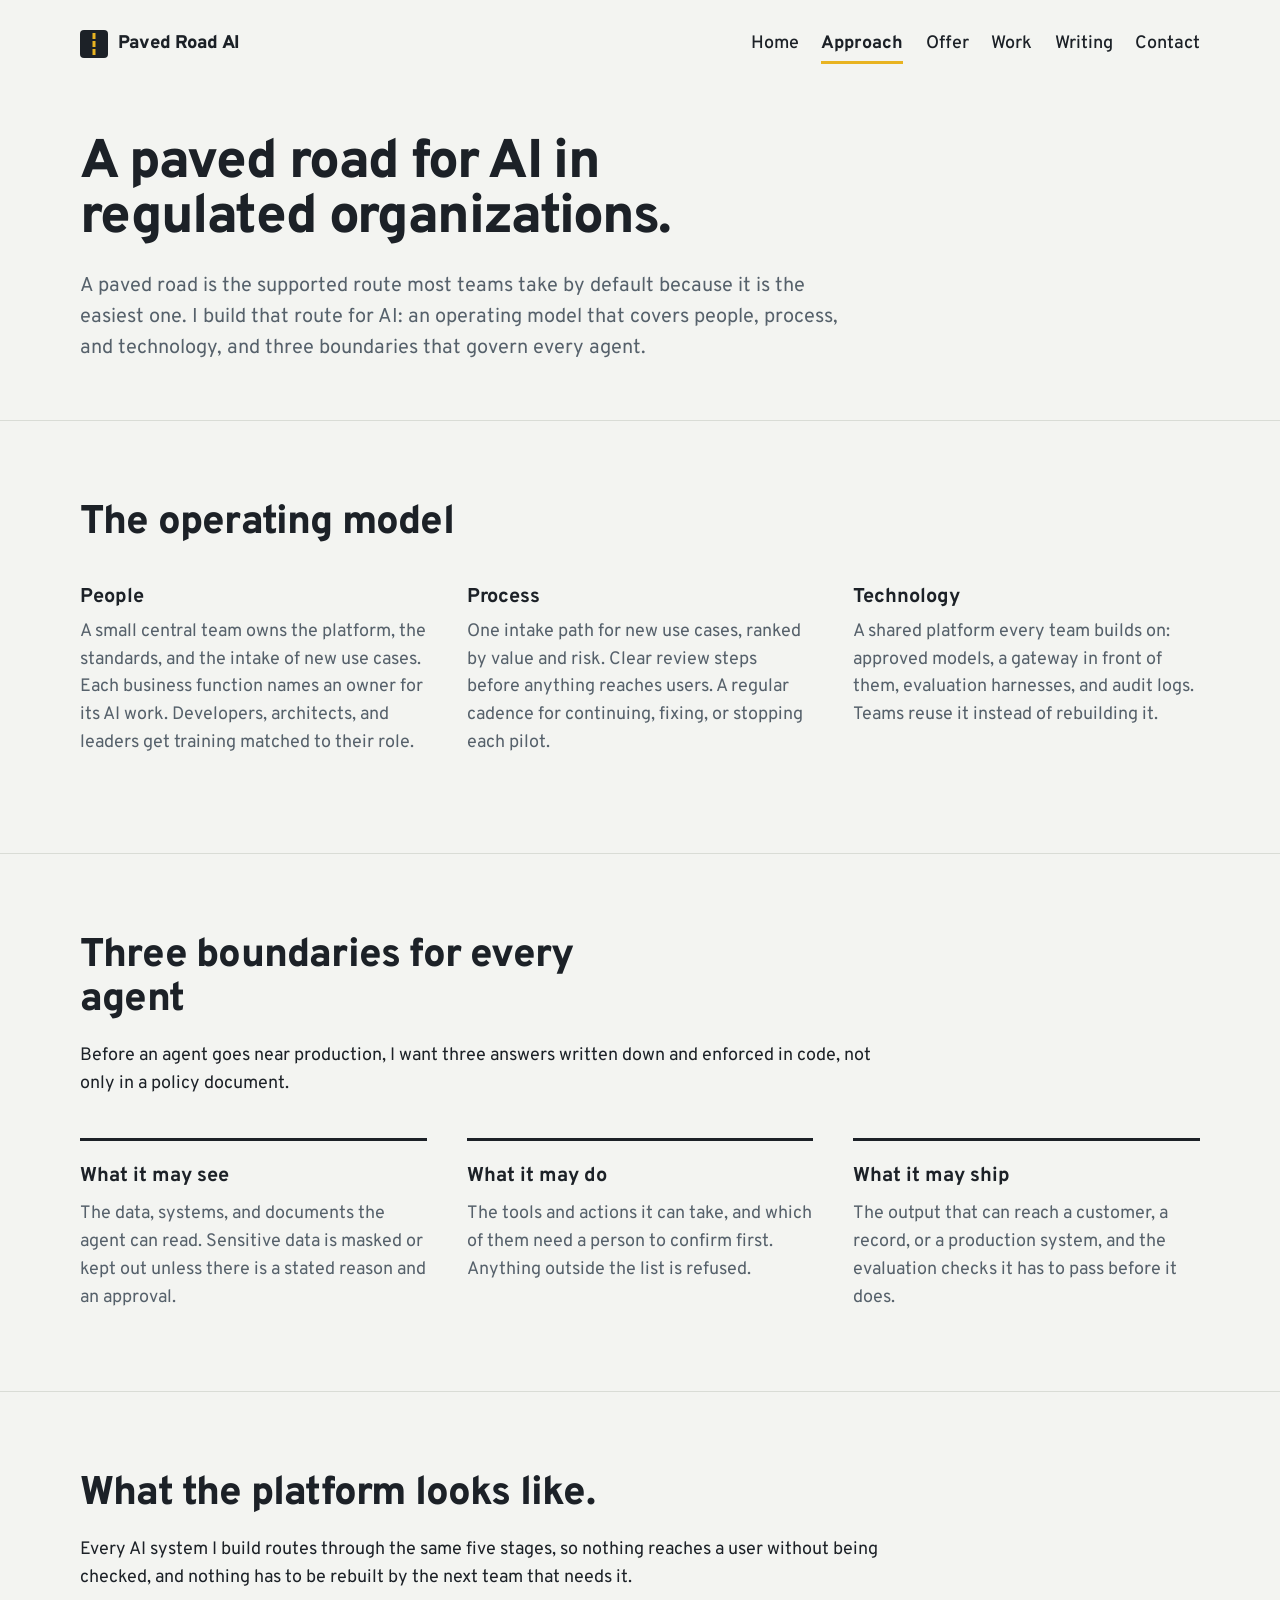
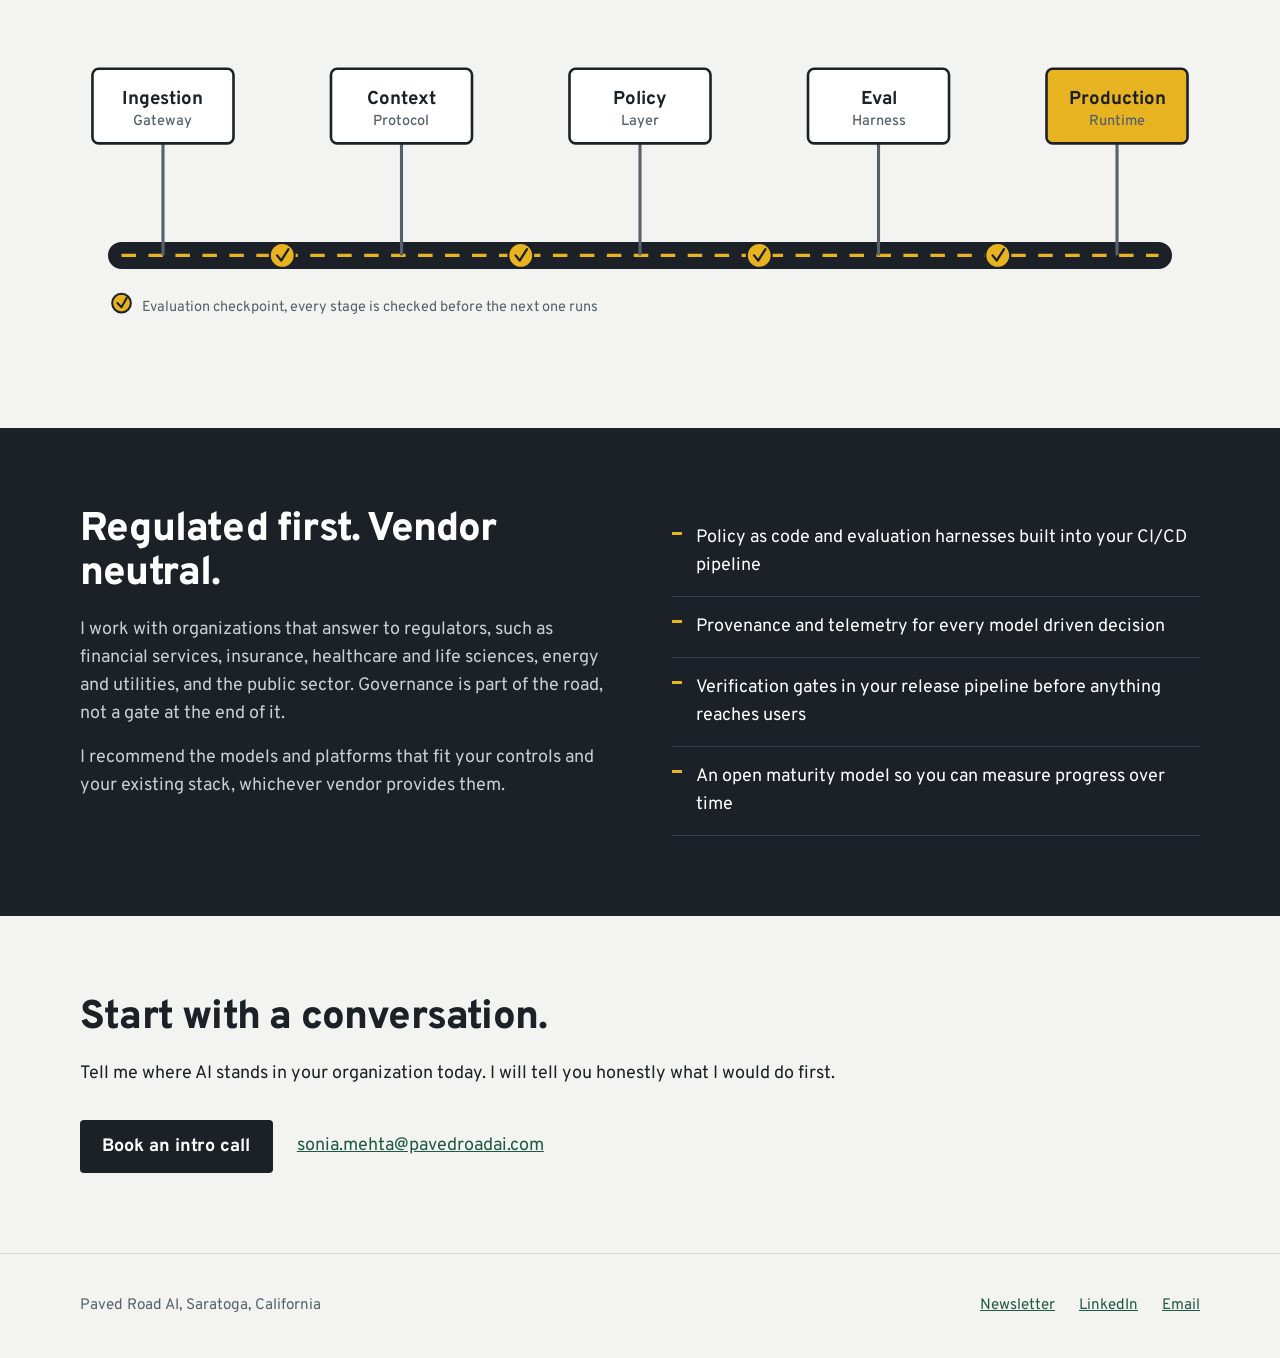
==== approach/index.html @ 8fec533e "Add Approach, Offer, Work, Writing, Contact and 404 pages with shared navigation First person copy. " ====
<!DOCTYPE html>
<html lang="en">
<head>
<meta charset="utf-8">
<meta name="viewport" content="width=device-width, initial-scale=1, viewport-fit=cover">
<title>Approach | Paved Road AI</title>
<meta name="description" content="The operating model I use to stand up AI in regulated organizations, and the three boundaries for every agent: what it may see, do, and ship.">
<link rel="preconnect" href="https://fonts.googleapis.com">
<link rel="preconnect" href="https://fonts.gstatic.com" crossorigin>
<link href="https://fonts.googleapis.com/css2?family=Overpass:wght@400;500;700;800&display=swap" rel="stylesheet">
<link rel="stylesheet" href="/assets/site.css">
<link rel="icon" href="/assets/favicon.svg" type="image/svg+xml">
</head>
<body>
<a class="skip" href="#main">Skip to content</a>

<header class="wrap top">
  <a class="mark" href="/">
    <svg viewBox="0 0 28 28" aria-hidden="true"><rect width="28" height="28" rx="4" fill="#1C2127"/><rect x="12.5" y="3" width="3" height="6" fill="#E8B321"/><rect x="12.5" y="11" width="3" height="6" fill="#E8B321"/><rect x="12.5" y="19" width="3" height="6" fill="#E8B321"/></svg>
    Paved Road AI
  </a>
  <nav aria-label="Primary">
    <ul class="nav">
      <li><a href="/">Home</a></li>
      <li><a href="/approach/" aria-current="page">Approach</a></li>
      <li><a href="/offer/">Offer</a></li>
      <li><a href="/work/">Work</a></li>
      <li><a href="/writing/">Writing</a></li>
      <li><a href="/contact/">Contact</a></li>
    </ul>
  </nav>
</header>

<main id="main">
<div class="wrap page-head">
    <h1>A paved road for AI in regulated organizations.</h1>
    <p class="intro">A paved road is the supported route most teams take by default because it is the easiest one. I build that route for AI: an operating model that covers people, process, and technology, and three boundaries that govern every agent.</p>
  </div>

  <section id="operating-model">
    <div class="wrap">
      <h2>The operating model</h2>
      <div class="problem-grid">
        <div>
          <h3>People</h3>
          <p>A small central team owns the platform, the standards, and the intake of new use cases. Each business function names an owner for its AI work. Developers, architects, and leaders get training matched to their role.</p>
        </div>
        <div>
          <h3>Process</h3>
          <p>One intake path for new use cases, ranked by value and risk. Clear review steps before anything reaches users. A regular cadence for continuing, fixing, or stopping each pilot.</p>
        </div>
        <div>
          <h3>Technology</h3>
          <p>A shared platform every team builds on: approved models, a gateway in front of them, evaluation harnesses, and audit logs. Teams reuse it instead of rebuilding it.</p>
        </div>
      </div>
    </div>
  </section>

  <section id="boundaries">
    <div class="wrap">
      <h2>Three boundaries for every agent</h2>
      <p>Before an agent goes near production, I want three answers written down and enforced in code, not only in a policy document.</p>
      <dl class="boundaries">
        <div>
          <dt>What it may see</dt>
          <dd>The data, systems, and documents the agent can read. Sensitive data is masked or kept out unless there is a stated reason and an approval.</dd>
        </div>
        <div>
          <dt>What it may do</dt>
          <dd>The tools and actions it can take, and which of them need a person to confirm first. Anything outside the list is refused.</dd>
        </div>
        <div>
          <dt>What it may ship</dt>
          <dd>The output that can reach a customer, a record, or a production system, and the evaluation checks it has to pass before it does.</dd>
        </div>
      </dl>
    </div>
  </section>

  <section id="architecture">
    <div class="wrap">
      <h2>What the platform looks like.</h2>
      <p>Every AI system I build routes through the same five stages, so nothing reaches a user without being checked, and nothing has to be rebuilt by the next team that needs it.</p>
      <svg class="pipeline" viewBox="0 0 1080 280" role="img" aria-label="A road with five stops: Ingestion Gateway, Context Protocol, Policy Layer, Eval Harness, and Production Runtime, with evaluation checkpoints running along the road between each stop.">
        <path class="road-bed2" d="M40 200 H1040"/>
        <path class="road-line2" d="M40 200 H1040"/>
        <g class="checkpoints">
          <g transform="translate(195,200)"><circle r="12"/><path d="M-5 0 L-1 5 L6 -6" /></g>
          <g transform="translate(425,200)"><circle r="12"/><path d="M-5 0 L-1 5 L6 -6" /></g>
          <g transform="translate(655,200)"><circle r="12"/><path d="M-5 0 L-1 5 L6 -6" /></g>
          <g transform="translate(885,200)"><circle r="12"/><path d="M-5 0 L-1 5 L6 -6" /></g>
        </g>
        <g class="signs">
          <g transform="translate(80,0)">
            <line class="post" x1="0" y1="90" x2="0" y2="200"/>
            <rect x="-68" y="20" width="136" height="72" rx="6"/>
            <text y="54">Ingestion</text>
            <text y="74" class="sub">Gateway</text>
          </g>
          <g transform="translate(310,0)">
            <line class="post" x1="0" y1="90" x2="0" y2="200"/>
            <rect x="-68" y="20" width="136" height="72" rx="6"/>
            <text y="54">Context</text>
            <text y="74" class="sub">Protocol</text>
          </g>
          <g transform="translate(540,0)">
            <line class="post" x1="0" y1="90" x2="0" y2="200"/>
            <rect x="-68" y="20" width="136" height="72" rx="6"/>
            <text y="54">Policy</text>
            <text y="74" class="sub">Layer</text>
          </g>
          <g transform="translate(770,0)">
            <line class="post" x1="0" y1="90" x2="0" y2="200"/>
            <rect x="-68" y="20" width="136" height="72" rx="6"/>
            <text y="54">Eval</text>
            <text y="74" class="sub">Harness</text>
          </g>
          <g transform="translate(1000,0)" class="sign-final">
            <line class="post" x1="0" y1="90" x2="0" y2="200"/>
            <rect x="-68" y="20" width="136" height="72" rx="6"/>
            <text y="54">Production</text>
            <text y="74" class="sub">Runtime</text>
          </g>
        </g>
        <g class="legend" transform="translate(40,250)">
          <circle r="9" cy="-4"/>
          <path d="M-4 -4 L0 0 L5 -9" transform="translate(0,0)"/>
          <text x="20" y="0">Evaluation checkpoint, every stage is checked before the next one runs</text>
        </g>
      </svg>
    </div>
  </section>

  <section class="assurance">
    <div class="wrap cols">
      <div>
        <h2>Regulated first. Vendor neutral.</h2>
        <p>I work with organizations that answer to regulators, such as financial services, insurance, healthcare and life sciences, energy and utilities, and the public sector. Governance is part of the road, not a gate at the end of it.</p>
        <p>I recommend the models and platforms that fit your controls and your existing stack, whichever vendor provides them.</p>
      </div>
      <ul>
        <li>Policy as code and evaluation harnesses built into your CI/CD pipeline</li>
        <li>Provenance and telemetry for every model driven decision</li>
        <li>Verification gates in your release pipeline before anything reaches users</li>
        <li>An open maturity model so you can measure progress over time</li>
      </ul>
    </div>
  </section>

  <section class="closing">
    <div class="wrap">
      <h2>Start with a conversation.</h2>
      <p>Tell me where AI stands in your organization today. I will tell you honestly what I would do first.</p>
      <div class="actions">
        <a class="btn" href="https://calendly.com/mehta-sonia">Book an intro call</a>
        <a href="mailto:sonia.mehta@pavedroadai.com">sonia.mehta@pavedroadai.com</a>
      </div>
    </div>
  </section>
</main>

<footer>
  <div class="wrap">
    <span>Paved Road AI, Saratoga, California</span>
    <nav class="foot-links" aria-label="Elsewhere">
      <a href="https://pavedroadai.substack.com">Newsletter</a>
      <a href="https://www.linkedin.com/in/sonia-mehta/">LinkedIn</a>
      <a href="mailto:sonia.mehta@pavedroadai.com">Email</a>
    </nav>
  </div>
</footer>
</body>
</html>
---- assets/site.css ----
:root {
  --asphalt: #1C2127;
  --concrete: #F3F4F1;
  --curb: #D9DCD6;
  --lane: #E8B321;
  --slate: #56616B;
  --sign: #1F5A45;
  --measure: 68ch;
  box-sizing: border-box;
  padding-top: env(safe-area-inset-top, 0px);
  padding-bottom: env(safe-area-inset-bottom, 0px);
}
*, *::before, *::after { box-sizing: inherit; }
html { scroll-padding-top: env(safe-area-inset-top, 0px); scroll-behavior: smooth; }
body {
  margin: 0;
  background: var(--concrete);
  color: var(--asphalt);
  font-family: "Overpass", "Helvetica Neue", Arial, sans-serif;
  font-size: 1.125rem;
  line-height: 1.55;
  -webkit-font-smoothing: antialiased;
}
a { color: var(--sign); }
a:focus-visible, .btn:focus-visible { outline: 3px solid var(--lane); outline-offset: 3px; }
img, svg { max-width: 100%; }

.wrap { width: min(1120px, 100% - 2.5rem); margin-inline: auto; }

/* Header */
.top { display: flex; align-items: center; justify-content: space-between; padding-block: 1.5rem; }
.mark { display: flex; align-items: center; gap: .6rem; font-weight: 800; font-size: 1.15rem; text-decoration: none; color: var(--asphalt); letter-spacing: -.01em; }
.mark svg { width: 28px; height: 28px; }

.btn {
  display: inline-block;
  background: var(--asphalt);
  color: #fff;
  font-weight: 700;
  text-decoration: none;
  padding: .85rem 1.4rem .75rem;
  border-radius: 4px;
  transition: background .15s ease;
}
.btn:hover { background: var(--sign); }
.btn.small { padding: .6rem 1rem .5rem; font-size: 1rem; }

/* Hero */
.hero { display: grid; grid-template-columns: 1.05fr 1fr; gap: 3rem; align-items: center; padding-block: 3.5rem 5rem; }
h1 {
  font-size: clamp(2.4rem, 5.2vw, 4.1rem);
  line-height: 1.02;
  letter-spacing: -.03em;
  font-weight: 800;
  margin: 0 0 1.5rem;
}
.lede { font-size: 1.3rem; color: var(--slate); max-width: 34ch; margin: 0 0 2rem; }
.hero-note { margin-top: 1rem; font-size: .95rem; color: var(--slate); }

.road-map { width: 100%; height: auto; display: block; }
.road-map .bed { fill: none; stroke: var(--asphalt); stroke-width: 30; stroke-linecap: butt; }
.road-map .line { fill: none; stroke: var(--lane); stroke-width: 3; stroke-dasharray: 14 12; }
.road-map text { font-family: "Overpass", sans-serif; fill: var(--asphalt); font-size: 17px; font-weight: 700; }
.road-map .hub { font-size: 15px; font-weight: 700; fill: var(--slate); }
@media (prefers-reduced-motion: no-preference) {
  .road-map .line { animation: flow 2.8s cubic-bezier(.2,.7,.3,1) 1 both; }
  @keyframes flow { from { stroke-dashoffset: 260; } to { stroke-dashoffset: 0; } }
}

/* Sections */
section { padding-block: 5rem; }
section + section { border-top: 1px solid var(--curb); }
h2 { font-size: clamp(1.8rem, 3.2vw, 2.5rem); line-height: 1.1; letter-spacing: -.02em; font-weight: 800; margin: 0 0 1.25rem; max-width: 22ch; }
h3 { font-size: 1.25rem; line-height: 1.25; margin: 0 0 .5rem; font-weight: 700; }
p { margin: 0 0 1rem; max-width: var(--measure); }

.problem-grid { display: grid; grid-template-columns: repeat(3, 1fr); gap: 2.5rem; margin-top: 2.5rem; }
.problem-grid p { color: var(--slate); }

/* The route: a real sequence, so it is numbered */
.route { list-style: none; margin: 3rem 0 0; padding: 0; position: relative; }
.route::before {
  content: "";
  position: absolute; left: 22px; top: 8px; bottom: 8px; width: 44px;
  background: var(--asphalt);
  border-radius: 2px;
}
.route::after {
  content: "";
  position: absolute; left: 43px; top: 20px; bottom: 20px; width: 3px;
  background: repeating-linear-gradient(to bottom, var(--lane) 0 14px, transparent 14px 26px);
}
.route li { position: relative; padding: 0 0 3rem 7rem; }
.route li:last-child { padding-bottom: 0; }
.route .stop {
  position: absolute; left: 0; top: -.2rem;
  width: 88px; height: 44px;
  display: grid; place-items: center;
  background: var(--lane); color: var(--asphalt);
  font-weight: 800; font-size: 1rem; border-radius: 3px;
  z-index: 1;
}
.route .days { color: var(--slate); font-weight: 500; font-size: 1rem; margin-bottom: .35rem; }

.services { display: grid; grid-template-columns: 1fr 1fr; gap: 0 4rem; margin-top: 2.5rem; }
.services div { padding: 1.75rem 0; border-top: 3px solid var(--asphalt); }
.services p { color: var(--slate); }

.pipeline { width: 100%; height: auto; margin-top: 2.5rem; }
.road-bed2 { fill: none; stroke: var(--asphalt); stroke-width: 26; stroke-linecap: round; }
.road-line2 { fill: none; stroke: var(--lane); stroke-width: 3; stroke-dasharray: 14 12; }
.signs .post { stroke: var(--slate); stroke-width: 3; }
.signs rect { fill: #fff; stroke: var(--asphalt); stroke-width: 2.5; }
.signs text { font-family: "Overpass", sans-serif; font-weight: 700; font-size: 18px; fill: var(--asphalt); text-anchor: middle; }
.signs text.sub { font-weight: 500; font-size: 14px; fill: var(--slate); }
.sign-final rect { fill: var(--lane); }
.checkpoints circle { fill: var(--lane); stroke: var(--asphalt); stroke-width: 2; }
.checkpoints path { fill: none; stroke: var(--asphalt); stroke-width: 2.2; stroke-linecap: round; stroke-linejoin: round; }
.legend circle { fill: var(--lane); stroke: var(--asphalt); stroke-width: 2; }
.legend path { fill: none; stroke: var(--asphalt); stroke-width: 2; stroke-linecap: round; stroke-linejoin: round; }
.legend text { font-family: "Overpass", sans-serif; font-size: 14px; fill: var(--slate); dominant-baseline: middle; }

.assurance { background: var(--asphalt); color: #fff; border-top: none !important; }
.assurance h2 { color: #fff; }
.assurance p { color: #C9CED3; }
.assurance .cols { display: grid; grid-template-columns: 1fr 1fr; gap: 4rem; align-items: start; }
.assurance ul { margin: 0; padding: 0; list-style: none; }
.assurance li { padding: 1rem 0 1rem 1.5rem; border-bottom: 1px solid #36404A; position: relative; }
.assurance li::before { content: ""; position: absolute; left: 0; top: 1.45rem; width: 10px; height: 3px; background: var(--lane); }
.assurance + section { border-top: none; }

.about { display: grid; grid-template-columns: 1fr 1.4fr; gap: 4rem; }
.about .kicker { font-size: 1.5rem; font-weight: 700; line-height: 1.3; margin: 0; }

.closing { text-align: left; }
.closing .actions { display: flex; flex-wrap: wrap; gap: 1.5rem; align-items: center; margin-top: 2rem; }

.news-cols { display: grid; grid-template-columns: 1fr 1fr; gap: 4rem; align-items: center; }
.newsletter iframe { width: 100%; height: 320px; border: 1px solid var(--curb); border-radius: 4px; background: #fff; }
.foot-links { display: flex; gap: 1.5rem; flex-wrap: wrap; }

footer { padding-block: 2.5rem; border-top: 1px solid var(--curb); color: var(--slate); font-size: .95rem; }
footer .wrap { display: flex; flex-wrap: wrap; gap: 1rem 2rem; justify-content: space-between; }

@media (max-width: 860px) {
  .hero, .assurance .cols, .about, .news-cols { grid-template-columns: 1fr; gap: 2.5rem; }
  .hero { padding-block: 2rem 3.5rem; }
  .problem-grid, .services { grid-template-columns: 1fr; gap: 0; }
  .pipeline { min-width: 820px; }
  #architecture .wrap { overflow-x: auto; }
  .problem-grid { gap: 1.5rem; }
  section { padding-block: 3.5rem; }
  .route li { padding-left: 6.5rem; }
}

.skip { position: absolute; left: 1rem; top: -3rem; background: var(--asphalt); color: #fff; padding: .6rem 1rem; border-radius: 4px; z-index: 10; }
.skip:focus { top: 1rem; }

/* Site navigation */
.top { flex-wrap: wrap; gap: 1rem 2rem; }
.nav { list-style: none; margin: 0; padding: 0; display: flex; flex-wrap: wrap; gap: .25rem 1.4rem; }
.nav a { display: inline-block; padding: .35rem 0 .2rem; color: var(--asphalt); text-decoration: none; font-weight: 500; border-bottom: 3px solid transparent; }
.nav a:hover { border-bottom-color: var(--curb); }
.nav a[aria-current="page"] { font-weight: 700; border-bottom-color: var(--lane); }

/* Inner pages */
.page-head { padding-block: 3rem 3.5rem; }
.page-head h1 { font-size: clamp(2.2rem, 4.4vw, 3.4rem); max-width: 20ch; }
.intro { font-size: 1.25rem; color: var(--slate); max-width: 60ch; margin: 0; }
.page-head + section { border-top: 1px solid var(--curb); }

.boundaries { display: grid; grid-template-columns: repeat(3, 1fr); gap: 0 2.5rem; margin: 2.5rem 0 0; }
.boundaries div { padding-top: 1.25rem; border-top: 3px solid var(--asphalt); }
.boundaries dt { font-size: 1.25rem; font-weight: 700; margin-bottom: .5rem; }
.boundaries dd { margin: 0; color: var(--slate); }

.project .meta { color: var(--slate); font-size: 1rem; }
.contact-list { list-style: none; margin: 0; padding: 0; }
.contact-list li { padding: .6rem 0; border-bottom: 1px solid var(--curb); max-width: var(--measure); }

.placeholder { background: #FFF4CC; border: 2px dashed var(--asphalt); padding: 1rem 1.25rem; max-width: var(--measure); }
ul.placeholder { padding-left: 2.5rem; }

@media (max-width: 860px) {
  .boundaries { grid-template-columns: 1fr; gap: 1.5rem; }
  .page-head { padding-block: 1.5rem 2.5rem; }
}
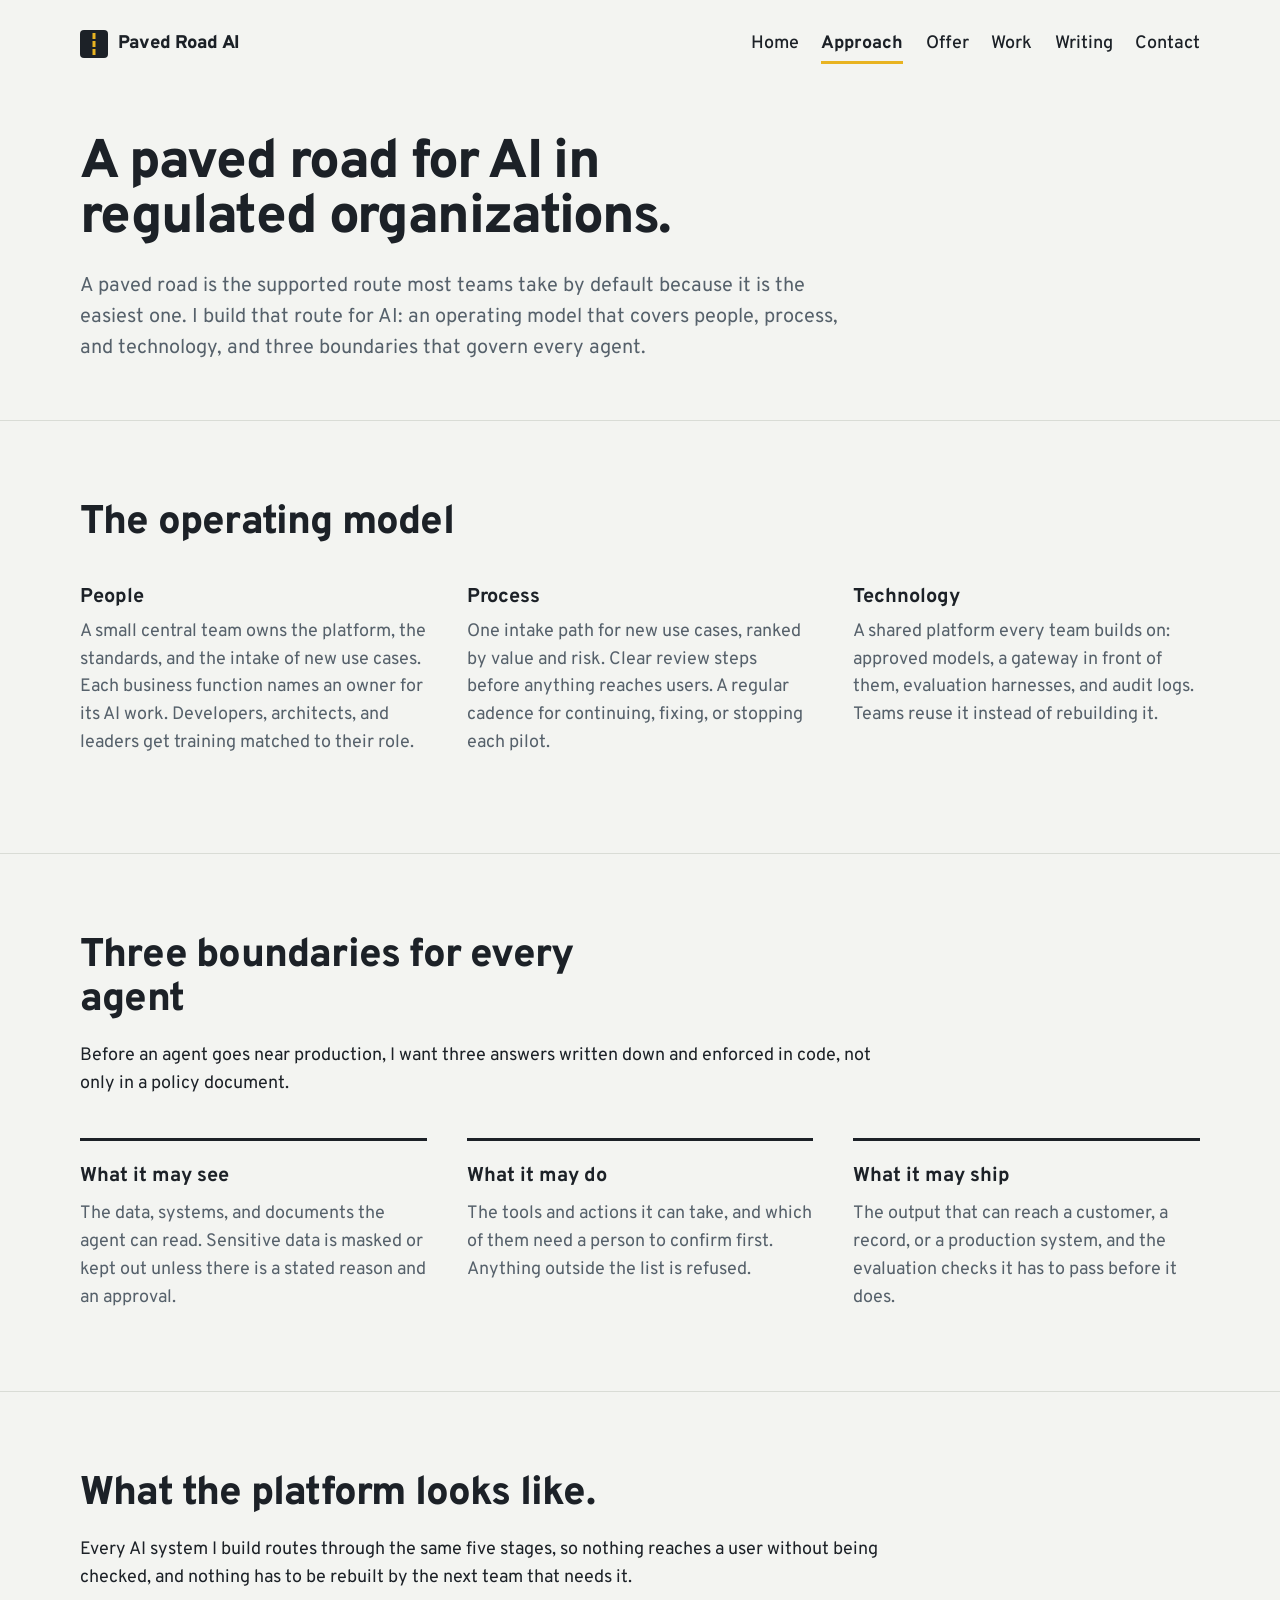
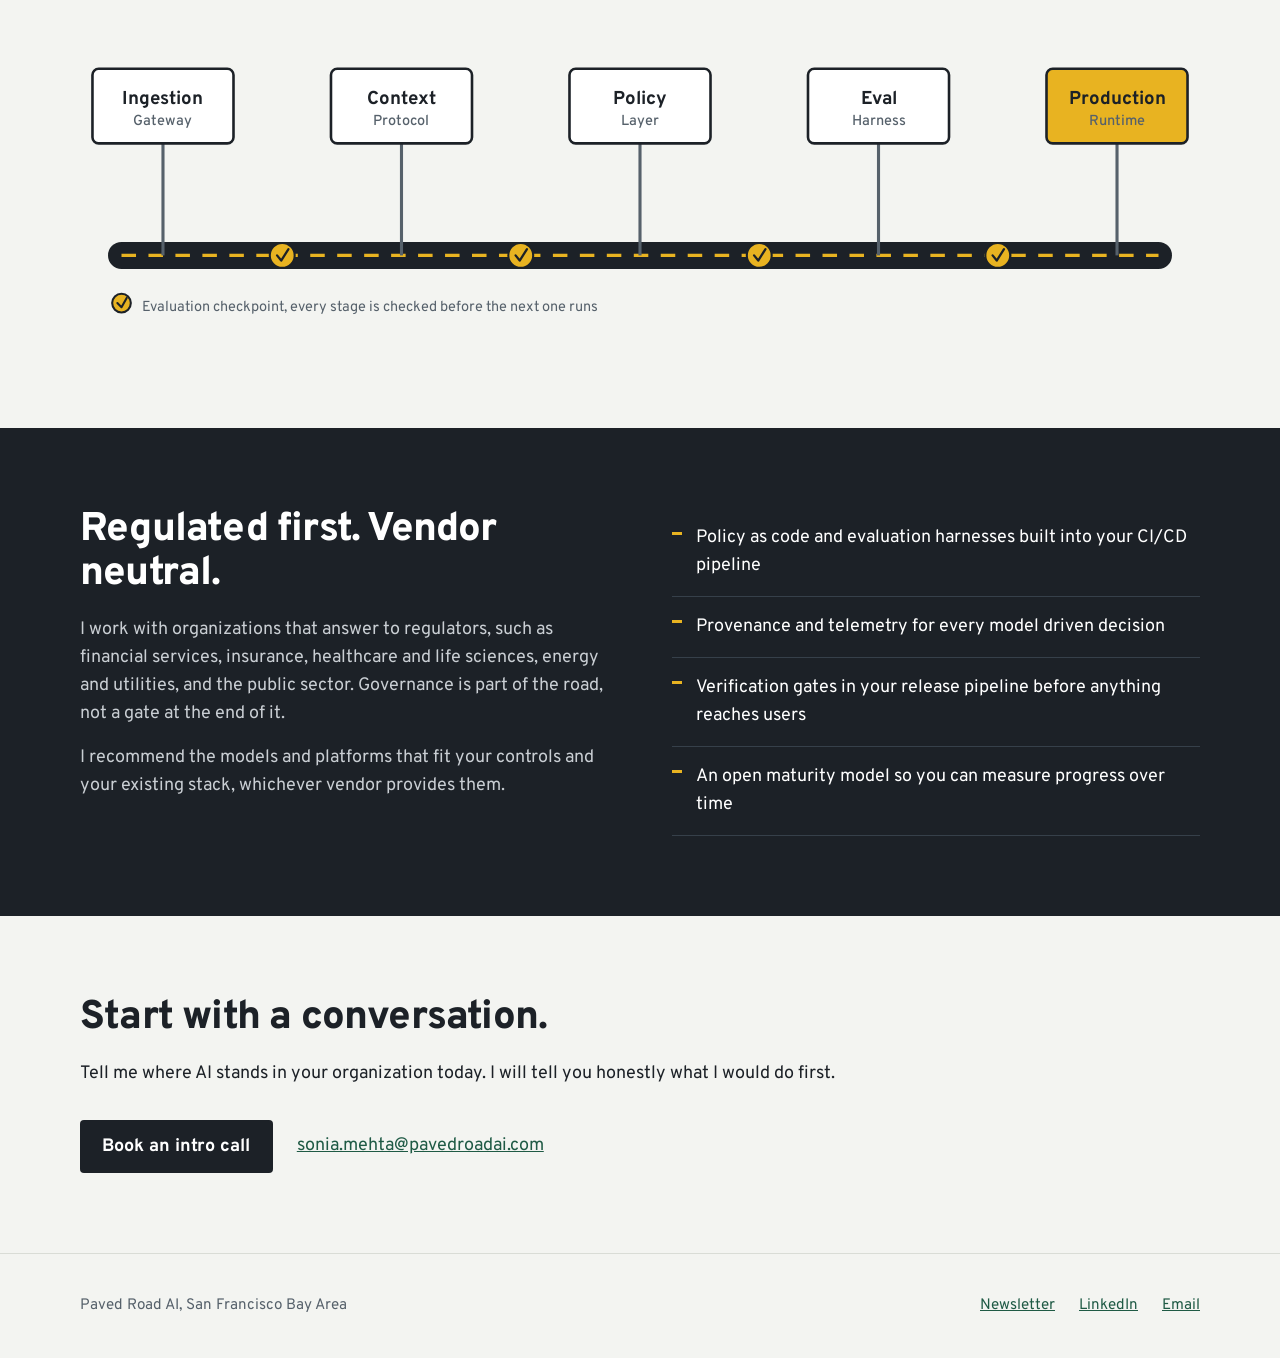
==== commit 337f534b: "Say San Francisco Bay Area instead of Saratoga in the footer Co-Authored-By: Claude Opus 5.5 <norepl" ====
--- a/approach/index.html
+++ b/approach/index.html
@@ -162,7 +162,7 @@
 
 <footer>
   <div class="wrap">
-    <span>Paved Road AI, Saratoga, California</span>
+    <span>Paved Road AI, San Francisco Bay Area</span>
     <nav class="foot-links" aria-label="Elsewhere">
       <a href="https://pavedroadai.substack.com">Newsletter</a>
       <a href="https://www.linkedin.com/in/sonia-mehta/">LinkedIn</a>
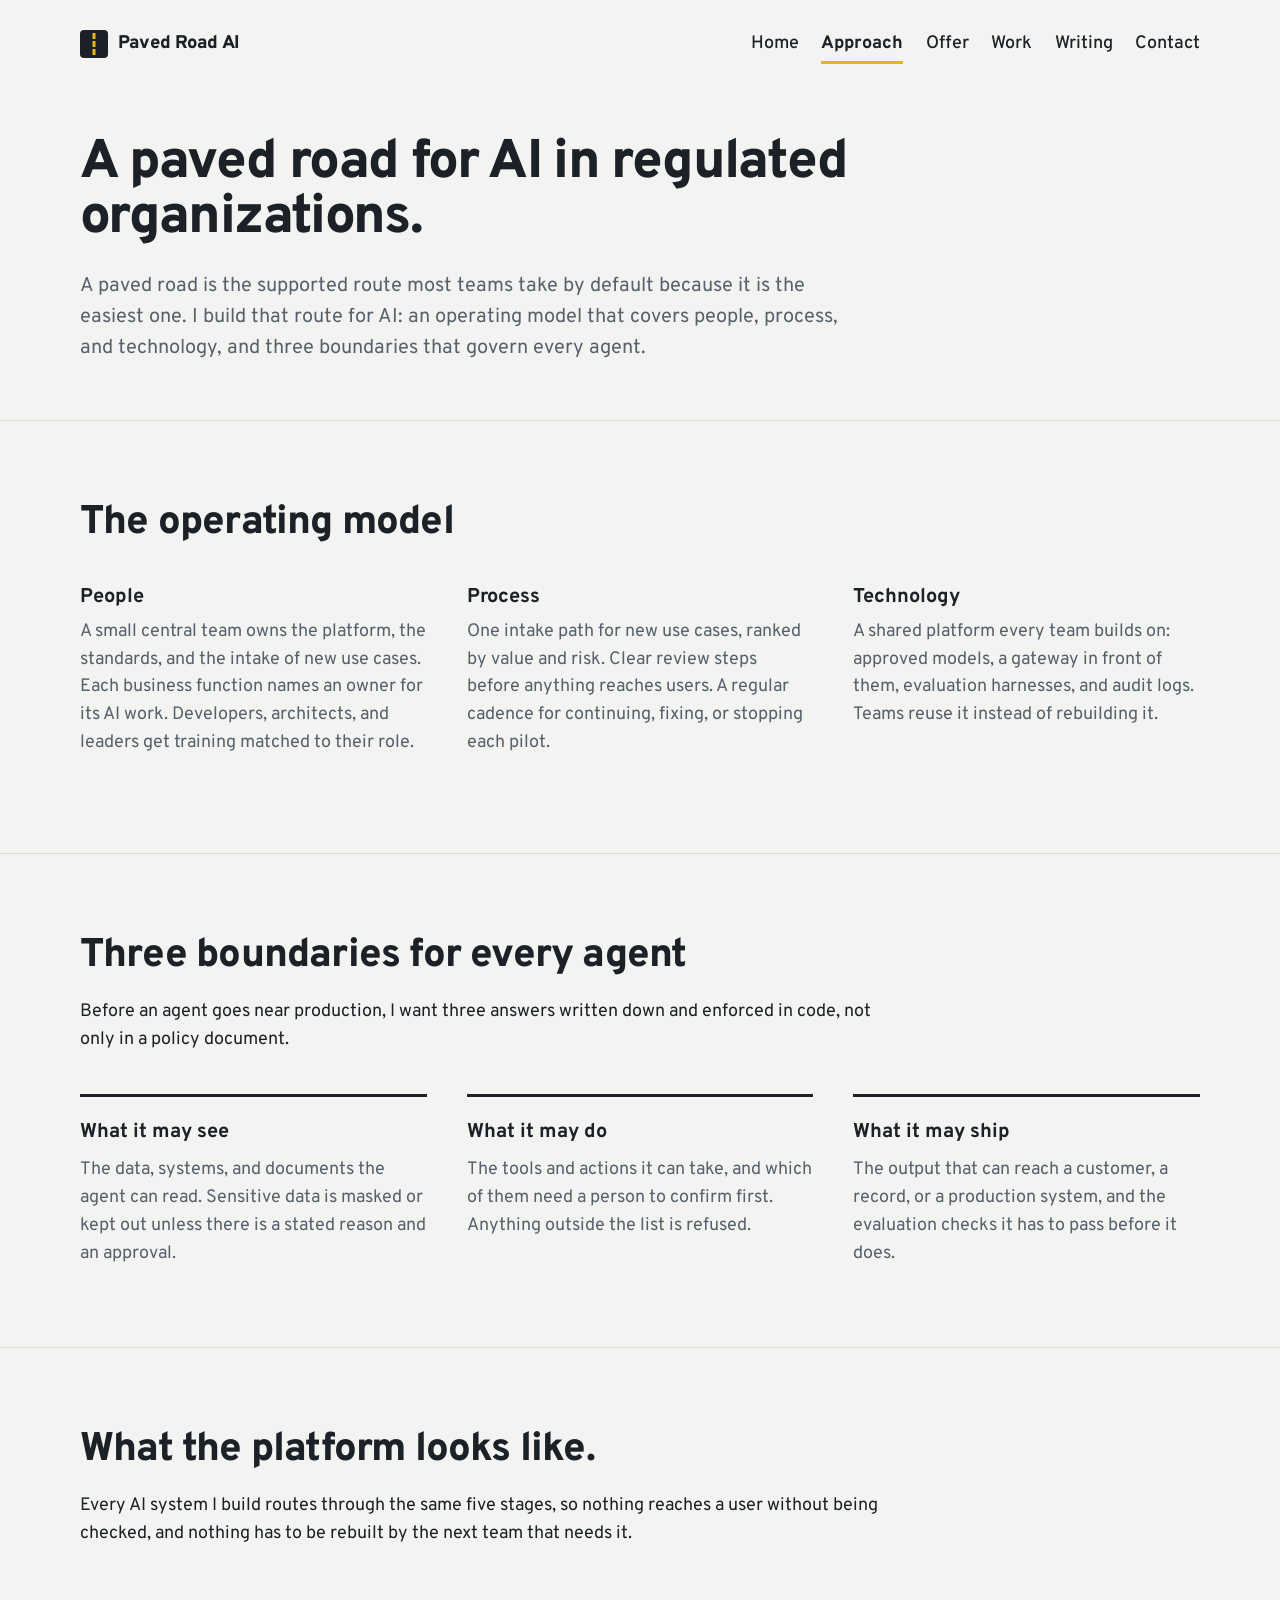
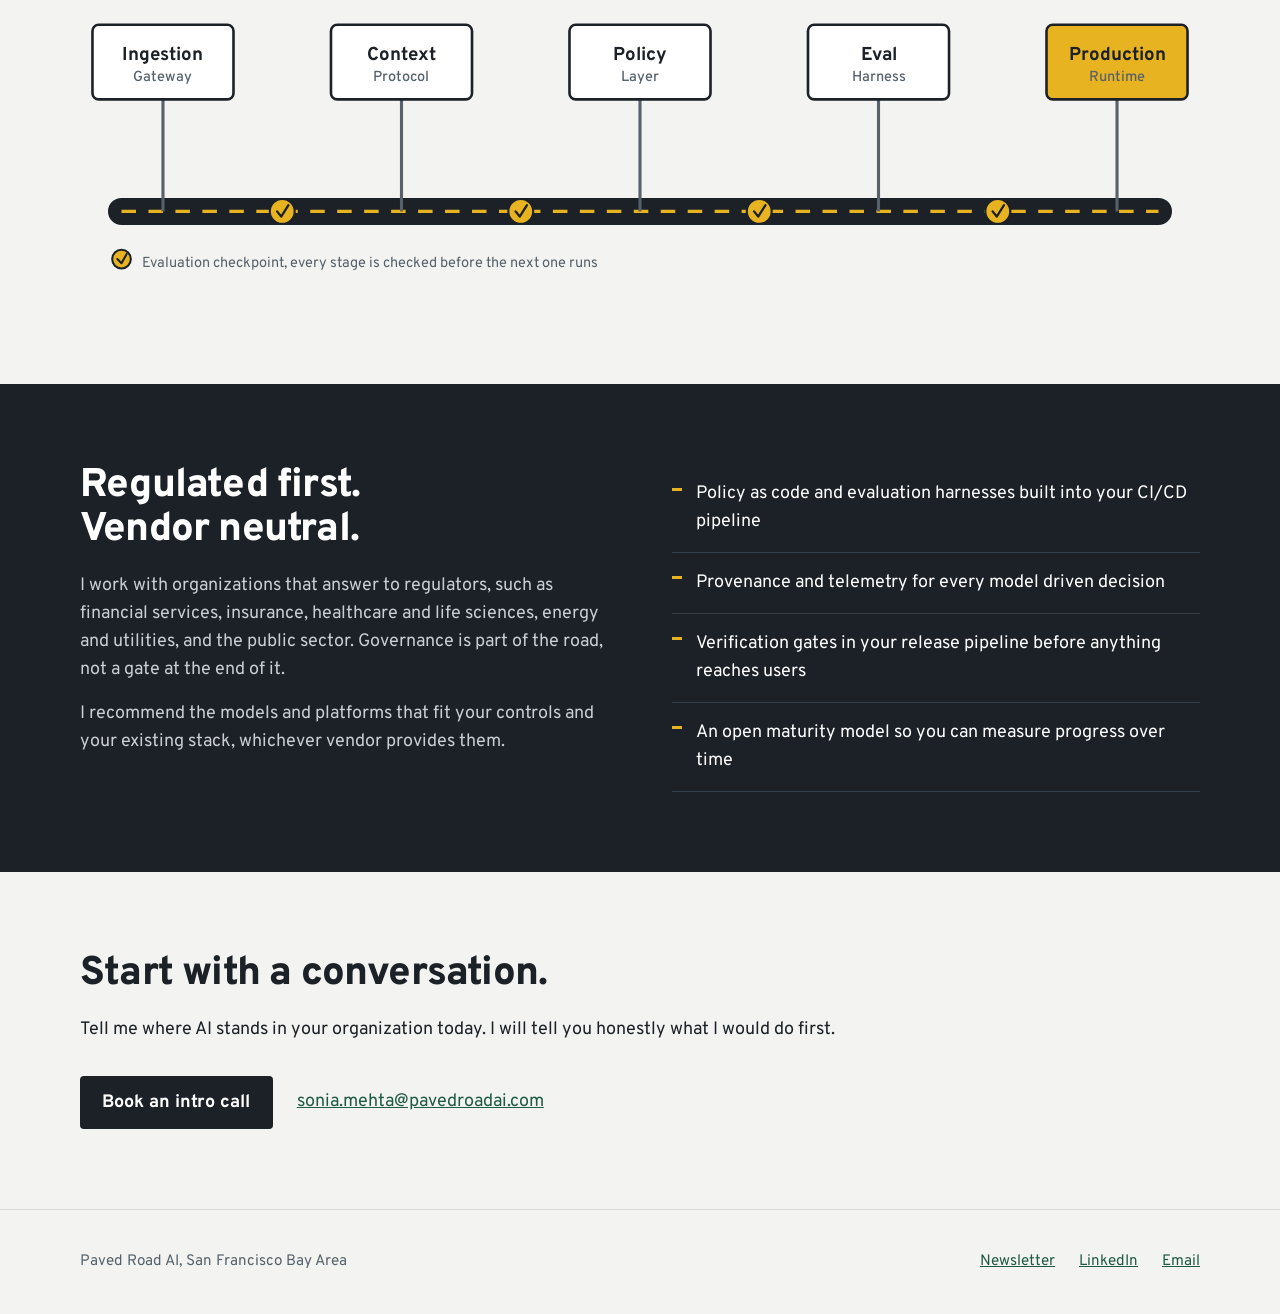
==== commit 1fa001d1: "Put each sentence of a heading on its own line Removes the narrow width caps on headings so single s" ====
--- a/approach/index.html
+++ b/approach/index.html
@@ -135,7 +135,7 @@
   <section class="assurance">
     <div class="wrap cols">
       <div>
-        <h2>Regulated first. Vendor neutral.</h2>
+        <h2><span class="line">Regulated first.</span> <span class="line">Vendor neutral.</span></h2>
         <p>I work with organizations that answer to regulators, such as financial services, insurance, healthcare and life sciences, energy and utilities, and the public sector. Governance is part of the road, not a gate at the end of it.</p>
         <p>I recommend the models and platforms that fit your controls and your existing stack, whichever vendor provides them.</p>
       </div>
--- a/assets/site.css
+++ b/assets/site.css
@@ -43,10 +43,9 @@
   transition: background .15s ease;
 }
 .btn:hover { background: var(--sign); }
-.btn.small { padding: .6rem 1rem .5rem; font-size: 1rem; }
+.btn-lane { background: var(--lane); color: var(--asphalt); }
+.btn-lane:hover { background: #fff; }
 
-/* Hero */
-.hero { display: grid; grid-template-columns: 1.05fr 1fr; gap: 3rem; align-items: center; padding-block: 3.5rem 5rem; }
 h1 {
   font-size: clamp(2.4rem, 5.2vw, 4.1rem);
   line-height: 1.02;
@@ -54,23 +53,31 @@
   font-weight: 800;
   margin: 0 0 1.5rem;
 }
-.lede { font-size: 1.3rem; color: var(--slate); max-width: 34ch; margin: 0 0 2rem; }
-.hero-note { margin-top: 1rem; font-size: .95rem; color: var(--slate); }
 
-.road-map { width: 100%; height: auto; display: block; }
-.road-map .bed { fill: none; stroke: var(--asphalt); stroke-width: 30; stroke-linecap: butt; }
-.road-map .line { fill: none; stroke: var(--lane); stroke-width: 3; stroke-dasharray: 14 12; }
-.road-map text { font-family: "Overpass", sans-serif; fill: var(--asphalt); font-size: 17px; font-weight: 700; }
-.road-map .hub { font-size: 15px; font-weight: 700; fill: var(--slate); }
-@media (prefers-reduced-motion: no-preference) {
-  .road-map .line { animation: flow 2.8s cubic-bezier(.2,.7,.3,1) 1 both; }
-  @keyframes flow { from { stroke-dashoffset: 260; } to { stroke-dashoffset: 0; } }
+/* Hero: the photo at /images/hero.jpg sits under a dark overlay. Until it exists,
+   the asphalt color and one dashed lane stripe show instead. */
+.hero-photo {
+  color: #fff;
+  background:
+    linear-gradient(rgba(28, 33, 39, .65), rgba(28, 33, 39, .85)),
+    url("/images/hero.jpg") center / cover no-repeat,
+    repeating-linear-gradient(to right, var(--lane) 0 48px, transparent 48px 84px) left 0 bottom 2.5rem / 100% 4px no-repeat,
+    var(--asphalt);
 }
+.hero-photo .wrap { padding-block: 6rem 7rem; }
+.hero-photo h1 { font-size: clamp(2.2rem, 4.6vw, 3.6rem); }
+.lede { font-size: 1.3rem; color: #E1E4E7; max-width: 44ch; margin: 0 0 2rem; }
+.hero-photo .actions { display: flex; flex-wrap: wrap; gap: 1.5rem; align-items: center; }
+.hero-link { color: #fff; font-weight: 700; }
+.hero-photo a:focus-visible { outline-color: #fff; }
+
+/* Headings: each sentence of a multi sentence heading starts its own line. */
+.line { display: block; }
 
 /* Sections */
 section { padding-block: 5rem; }
 section + section { border-top: 1px solid var(--curb); }
-h2 { font-size: clamp(1.8rem, 3.2vw, 2.5rem); line-height: 1.1; letter-spacing: -.02em; font-weight: 800; margin: 0 0 1.25rem; max-width: 22ch; }
+h2 { font-size: clamp(1.8rem, 3.2vw, 2.5rem); line-height: 1.1; letter-spacing: -.02em; font-weight: 800; margin: 0 0 1.25rem; }
 h3 { font-size: 1.25rem; line-height: 1.25; margin: 0 0 .5rem; font-weight: 700; }
 p { margin: 0 0 1rem; max-width: var(--measure); }
 
@@ -143,8 +150,8 @@
 footer .wrap { display: flex; flex-wrap: wrap; gap: 1rem 2rem; justify-content: space-between; }
 
 @media (max-width: 860px) {
-  .hero, .assurance .cols, .about, .news-cols { grid-template-columns: 1fr; gap: 2.5rem; }
-  .hero { padding-block: 2rem 3.5rem; }
+  .assurance .cols, .about, .news-cols { grid-template-columns: 1fr; gap: 2.5rem; }
+  .hero-photo .wrap { padding-block: 3.5rem 5rem; }
   .problem-grid, .services { grid-template-columns: 1fr; gap: 0; }
   .pipeline { min-width: 820px; }
   #architecture .wrap { overflow-x: auto; }
@@ -163,9 +170,13 @@
 .nav a:hover { border-bottom-color: var(--curb); }
 .nav a[aria-current="page"] { font-weight: 700; border-bottom-color: var(--lane); }
 
+.cards { list-style: none; margin: 2.5rem 0 0; padding: 0; display: grid; grid-template-columns: repeat(3, 1fr); gap: 1.5rem 2.5rem; }
+.cards li { padding-top: 1.25rem; border-top: 3px solid var(--asphalt); }
+.cards p { color: var(--slate); }
+
 /* Inner pages */
 .page-head { padding-block: 3rem 3.5rem; }
-.page-head h1 { font-size: clamp(2.2rem, 4.4vw, 3.4rem); max-width: 20ch; }
+.page-head h1 { font-size: clamp(2.2rem, 4.4vw, 3.4rem); }
 .intro { font-size: 1.25rem; color: var(--slate); max-width: 60ch; margin: 0; }
 .page-head + section { border-top: 1px solid var(--curb); }
 
@@ -183,5 +194,6 @@
 
 @media (max-width: 860px) {
   .boundaries { grid-template-columns: 1fr; gap: 1.5rem; }
+  .cards { grid-template-columns: 1fr; }
   .page-head { padding-block: 1.5rem 2.5rem; }
 }
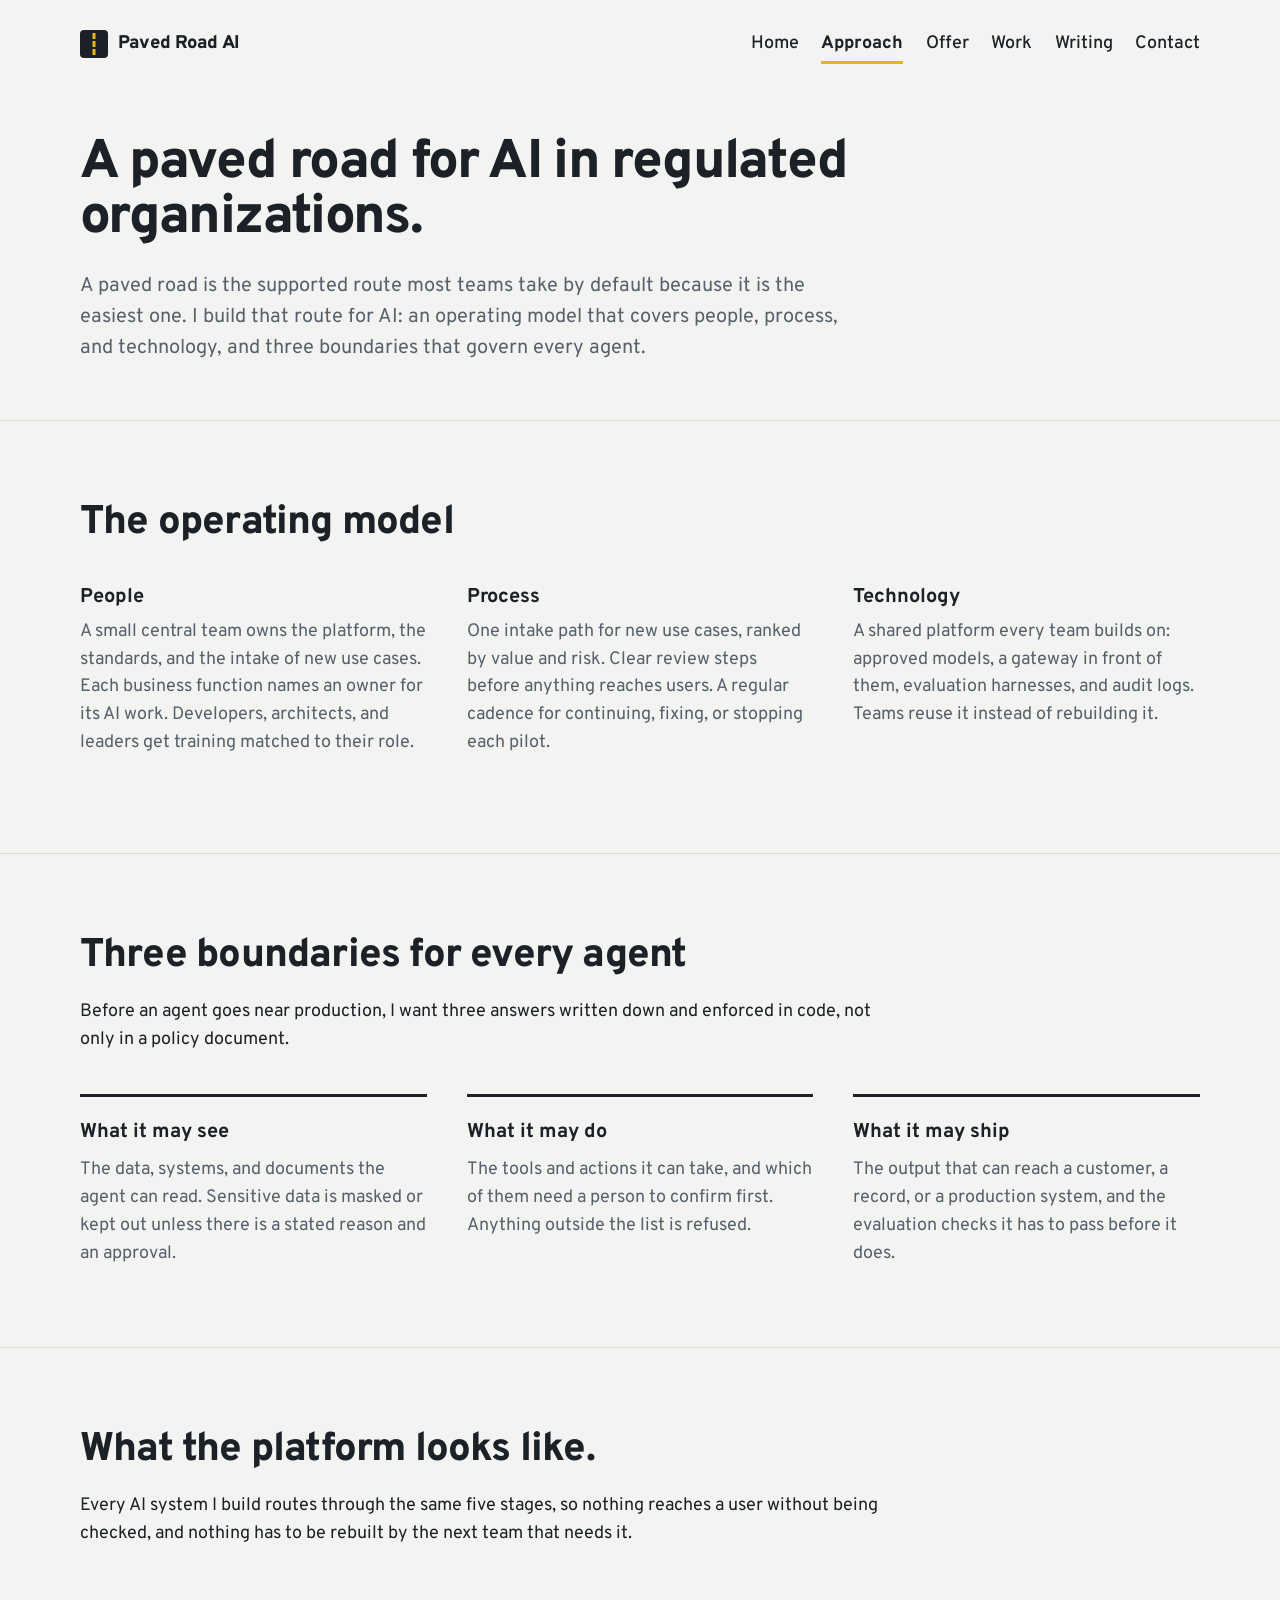
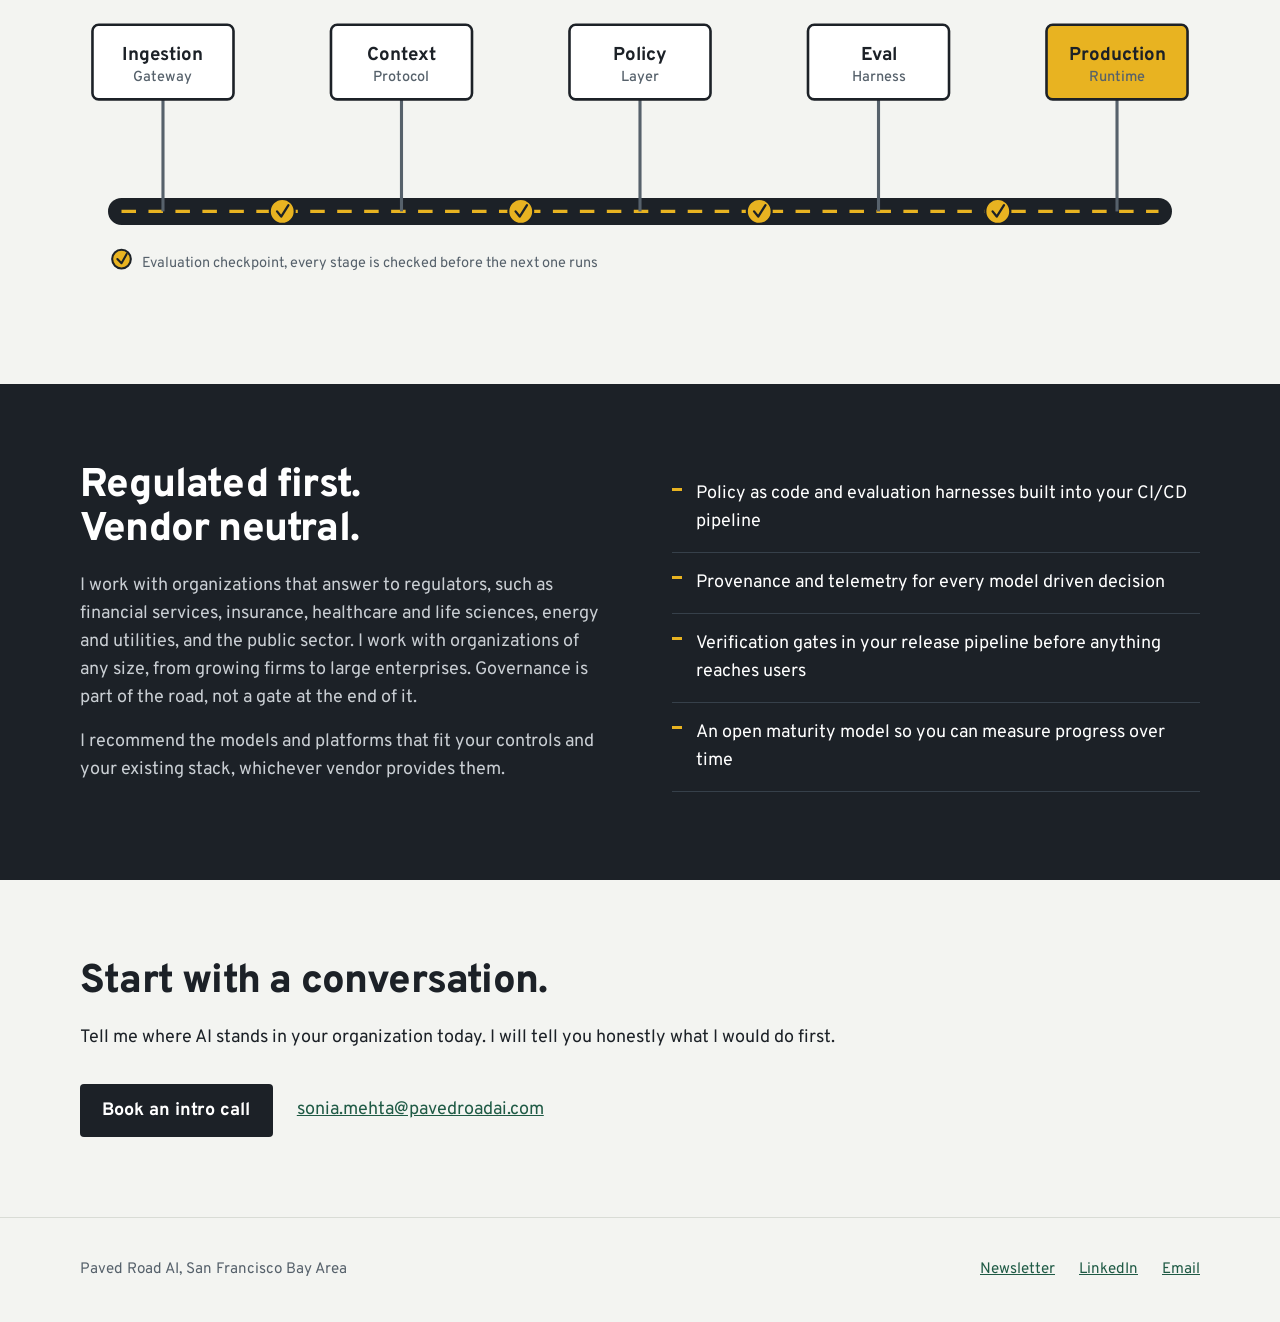
==== commit a7e49a05: "Writing: coming soon note for Start here. Approach: work with organizations of any size Removes the " ====
--- a/approach/index.html
+++ b/approach/index.html
@@ -5,6 +5,20 @@
 <meta name="viewport" content="width=device-width, initial-scale=1, viewport-fit=cover">
 <title>Approach | Paved Road AI</title>
 <meta name="description" content="The operating model I use to stand up AI in regulated organizations, and the three boundaries for every agent: what it may see, do, and ship.">
+<link rel="canonical" href="https://pavedroadai.com/approach/">
+<meta property="og:type" content="website">
+<meta property="og:site_name" content="Paved Road AI">
+<meta property="og:title" content="Approach | Paved Road AI">
+<meta property="og:description" content="The operating model I use to stand up AI in regulated organizations, and the three boundaries for every agent: what it may see, do, and ship.">
+<meta property="og:url" content="https://pavedroadai.com/approach/">
+<meta property="og:image" content="https://pavedroadai.com/assets/share.png">
+<meta property="og:image:width" content="1200">
+<meta property="og:image:height" content="630">
+<meta property="og:image:alt" content="Paved Road AI. AI Centers of Excellence for regulated industries.">
+<meta name="twitter:card" content="summary_large_image">
+<meta name="twitter:title" content="Approach | Paved Road AI">
+<meta name="twitter:description" content="The operating model I use to stand up AI in regulated organizations, and the three boundaries for every agent: what it may see, do, and ship.">
+<meta name="twitter:image" content="https://pavedroadai.com/assets/share.png">
 <link rel="preconnect" href="https://fonts.googleapis.com">
 <link rel="preconnect" href="https://fonts.gstatic.com" crossorigin>
 <link href="https://fonts.googleapis.com/css2?family=Overpass:wght@400;500;700;800&display=swap" rel="stylesheet">
@@ -136,7 +150,7 @@
     <div class="wrap cols">
       <div>
         <h2><span class="line">Regulated first.</span> <span class="line">Vendor neutral.</span></h2>
-        <p>I work with organizations that answer to regulators, such as financial services, insurance, healthcare and life sciences, energy and utilities, and the public sector. Governance is part of the road, not a gate at the end of it.</p>
+        <p>I work with organizations that answer to regulators, such as financial services, insurance, healthcare and life sciences, energy and utilities, and the public sector. I work with organizations of any size, from growing firms to large enterprises. Governance is part of the road, not a gate at the end of it.</p>
         <p>I recommend the models and platforms that fit your controls and your existing stack, whichever vendor provides them.</p>
       </div>
       <ul>
--- a/assets/site.css
+++ b/assets/site.css
@@ -189,8 +189,6 @@
 .contact-list { list-style: none; margin: 0; padding: 0; }
 .contact-list li { padding: .6rem 0; border-bottom: 1px solid var(--curb); max-width: var(--measure); }
 
-.placeholder { background: #FFF4CC; border: 2px dashed var(--asphalt); padding: 1rem 1.25rem; max-width: var(--measure); }
-ul.placeholder { padding-left: 2.5rem; }
 
 @media (max-width: 860px) {
   .boundaries { grid-template-columns: 1fr; gap: 1.5rem; }
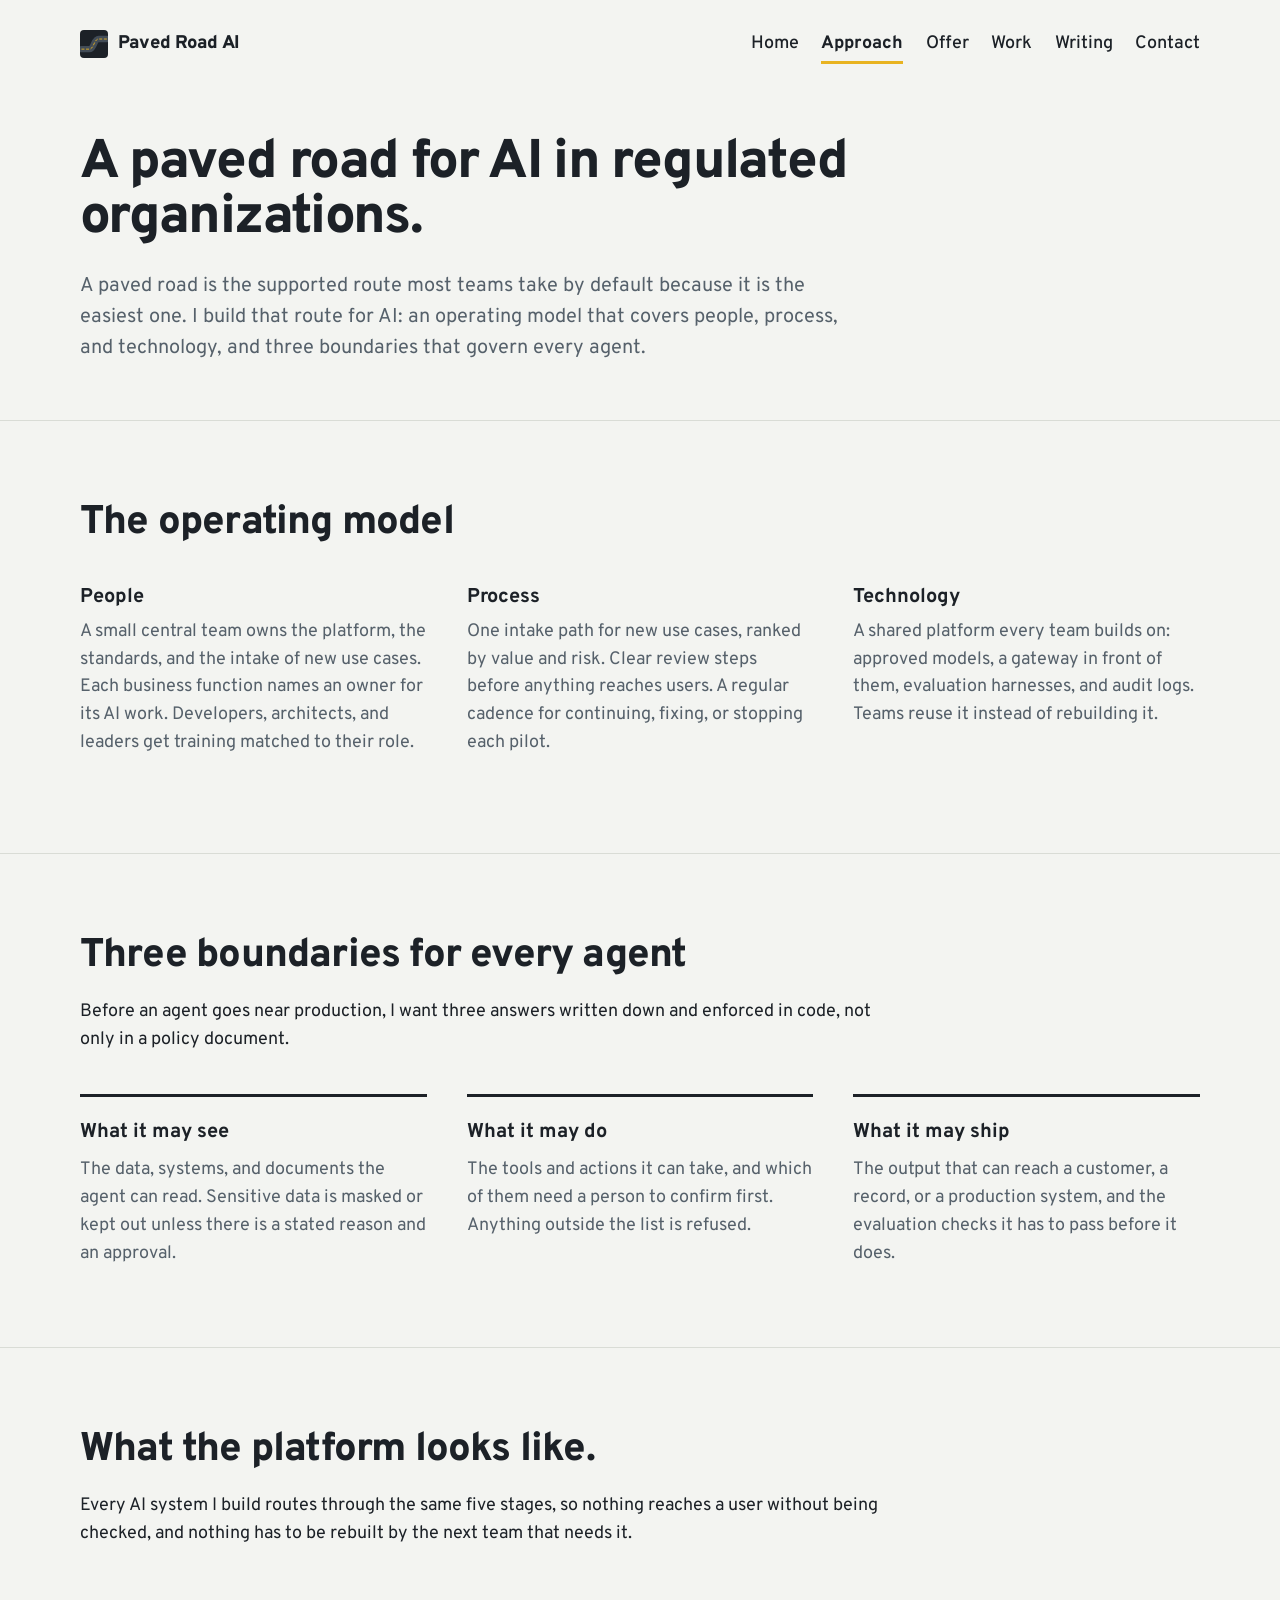
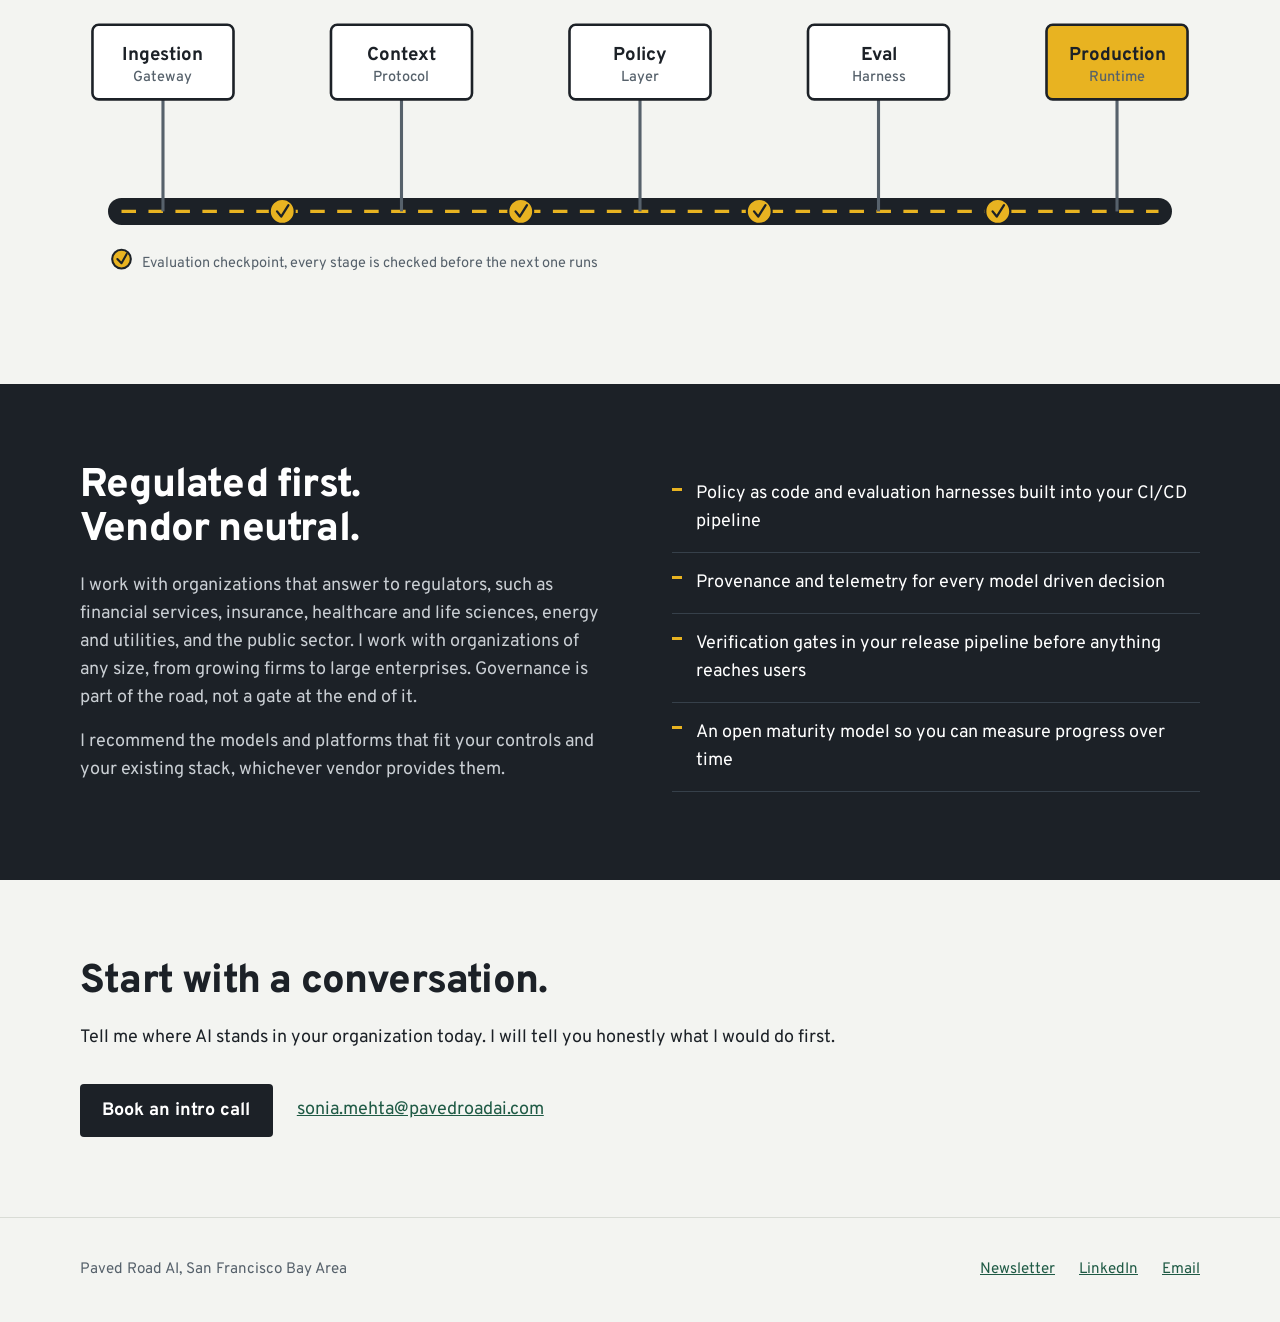
==== commit 8b8f8d4f: "Use the curved road logo from the Substack; curve the hero fallback road The logo is redrawn as SVG " ====
--- a/approach/index.html
+++ b/approach/index.html
@@ -30,7 +30,7 @@
 
 <header class="wrap top">
   <a class="mark" href="/">
-    <svg viewBox="0 0 28 28" aria-hidden="true"><rect width="28" height="28" rx="4" fill="#1C2127"/><rect x="12.5" y="3" width="3" height="6" fill="#E8B321"/><rect x="12.5" y="11" width="3" height="6" fill="#E8B321"/><rect x="12.5" y="19" width="3" height="6" fill="#E8B321"/></svg>
+    <img src="/assets/favicon.svg" alt="" width="28" height="28">
     Paved Road AI
   </a>
   <nav aria-label="Primary">
--- a/assets/site.css
+++ b/assets/site.css
@@ -30,7 +30,7 @@
 /* Header */
 .top { display: flex; align-items: center; justify-content: space-between; padding-block: 1.5rem; }
 .mark { display: flex; align-items: center; gap: .6rem; font-weight: 800; font-size: 1.15rem; text-decoration: none; color: var(--asphalt); letter-spacing: -.01em; }
-.mark svg { width: 28px; height: 28px; }
+.mark img { width: 28px; height: 28px; display: block; }
 
 .btn {
   display: inline-block;
@@ -55,16 +55,17 @@
 }
 
 /* Hero: the photo at /images/hero.jpg sits under a dark overlay. Until it exists,
-   the asphalt color and one dashed lane stripe show instead. */
+   the asphalt color and a winding road along the bottom show instead. The overlay
+   lightens in the bottom band, below the text, so that road stays visible. */
 .hero-photo {
   color: #fff;
   background:
-    linear-gradient(rgba(28, 33, 39, .65), rgba(28, 33, 39, .85)),
+    linear-gradient(to top, rgba(28, 33, 39, .25) 0, rgba(28, 33, 39, .85) 7rem, rgba(28, 33, 39, .65) 100%),
     url("/images/hero.jpg") center / cover no-repeat,
-    repeating-linear-gradient(to right, var(--lane) 0 48px, transparent 48px 84px) left 0 bottom 2.5rem / 100% 4px no-repeat,
+    url("data:image/svg+xml,%3Csvg xmlns='http://www.w3.org/2000/svg' viewBox='0 0 1200 110'%3E%3Cpath d='M0 75C200 75 250 30 450 30S750 85 900 85S1100 75 1200 75' fill='none' stroke='%232E363F' stroke-width='40'/%3E%3Cpath d='M0 75C200 75 250 30 450 30S750 85 900 85S1100 75 1200 75' fill='none' stroke='%23E8B321' stroke-width='4' stroke-linecap='round' stroke-dasharray='26 22'/%3E%3C/svg%3E") left bottom / auto 110px repeat-x,
     var(--asphalt);
 }
-.hero-photo .wrap { padding-block: 6rem 7rem; }
+.hero-photo .wrap { padding-block: 6rem 9rem; }
 .hero-photo h1 { font-size: clamp(2.2rem, 4.6vw, 3.6rem); }
 .lede { font-size: 1.3rem; color: #E1E4E7; max-width: 44ch; margin: 0 0 2rem; }
 .hero-photo .actions { display: flex; flex-wrap: wrap; gap: 1.5rem; align-items: center; }
@@ -151,7 +152,7 @@
 
 @media (max-width: 860px) {
   .assurance .cols, .about, .news-cols { grid-template-columns: 1fr; gap: 2.5rem; }
-  .hero-photo .wrap { padding-block: 3.5rem 5rem; }
+  .hero-photo .wrap { padding-block: 3.5rem 8rem; }
   .problem-grid, .services { grid-template-columns: 1fr; gap: 0; }
   .pipeline { min-width: 820px; }
   #architecture .wrap { overflow-x: auto; }
